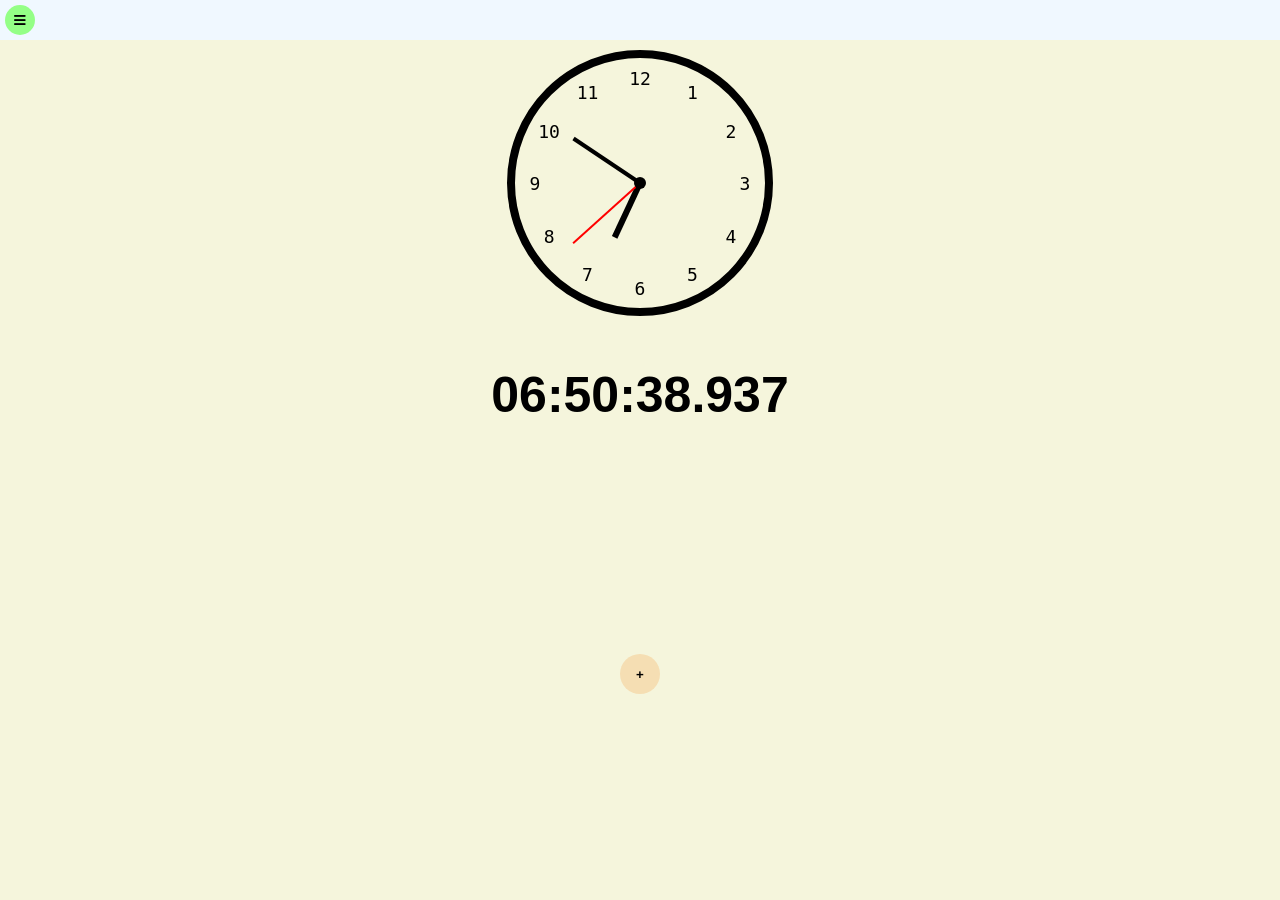
==== Daily life tools (combined)/index.html @ aacc6b59 "Add files via upload" ====
<!DOCTYPE html>
<html lang="en">
<head>
    <link rel="icon" href="/favicon.ico">
    <link rel="stylesheet" href="https://cdnjs.cloudflare.com/ajax/libs/font-awesome/6.5.0/css/all.min.css">
    <link rel="stylesheet" href="style.css">
    <meta charset="UTF-8">
    <meta name="viewport" content="width=device-width, initial-scale=1.0">
    <title>Dashboard</title>
</head>
<body>
    <div id="nav-container">
        <div id="up-nav"><button id="nav-button"><i class="fa-solid fa-bars"></i></button></div>
        <div id="menu-menu">
            <ul>
                <li><a href="index.html">Dashboard</a></li>
                <li><a href="#">To Do</a></li>
                <li><a href="#">Notes</a></li>
                <li><a href="stopwatch.html">Stopwatch</a></li>
                <li><a href="timer.html">Timer</a></li>
            </ul>
        </div>
    </div>
<div class="clock">
    <div class="numbers"></div>

    <div class="hand hour" id="hour"></div>
    <div class="hand min" id="min"></div>
    <div class="hand sec" id="sec"></div>

    <div class="center"></div>
</div>
<h3 id="time"></h3>
    <div id="bookmarks">
        <button class="addBookmark"><b>+</b></button>
        <dialog class="addBookmarkDialog">
            <h3 class="inputName">Name</h3>
            <input type="text" class="addName">
            <h3 class="inputName">URL</h3>
            <input type="text" class="addUrl"> 
            <br>
            <button class="dialogInput ok">Ok</button>
            <button class="dialogInput back">Back</button>
        </dialog>
    </div>
    <script src="clock.js"></script>
    <script src="links.js"></script>
    <script src="navigation.js"></script>
</body>
</html>
---- Daily life tools (combined)/style.css ----
body{
    margin: 0;
    background-color: beige;
    font-family: 'Inter', sans-serif;   
}
#es{
    margin-top: 50px;
}
.dashboard-list{
    list-style-type: none;
    background-color: aliceblue;
    max-width: 600px;
}
.dashboard-list a{
    text-decoration: none;
    color: rgb(121, 118, 118);
    
}
#up-nav{
    height: 40px;
    width: 100%;
    background-color: aliceblue;
    position: fixed;
    top: 0;
}
#nav-button{
    margin: 5px;
    border: 0;
    background-color: rgb(148, 255, 134);
    padding: 3px 5px;
    height: 30px;
    width: 30px;
    border-radius: 50%;
    transition: .2s ease;
}
#nav-button:hover{
    background-color: rgb(69, 255, 45);
}
#nav-button:active{
    opacity: .5;
}
#menu-menu{
    text-align: center;
    background-color: rgb(94, 255, 161);
    width: 140px ;
    margin-left: 20px;
    margin-top: 50px;
    padding: 0;
    max-height: 0;
    font-size: 0;
    transition: .25s ease ;
    position: fixed;
    top: 0;
    border-radius: 12px;
}
#menu-menu li{
    list-style-type: none;
    margin-top: 5px;
}
#menu-menu a {
    display: block;
    text-decoration: none;
    color: rgba(0, 0, 0, 0.59);

}
#menu-menu.active{
    padding: 5px 10px;
    max-height: 350px;
    font-size: 19px;
}
#menu-menu li:hover{
    background-color: lime;
}
#menu-menu ul{
    margin: 0;
    padding: 0;
}
#timer-display{
    text-align: center;
    display: block;
    margin: 0 auto;
    border: 0;
    background-color: aliceblue;
    font-size: 40px;
    margin-top: 50px;
    height: 80px;
}
#main-control-buttons{
    text-align: center;
    margin-top: 30px;
    
}
#main-control-buttons button{
    text-align: center;
    margin-right:20px ;
    border: 0;
    width: 50px;
    height: 50px;
    border-radius: 50%;
    background-color: rgb(143, 255, 143);

}
#time-set-buttons{
    text-align: center;
    margin-top: 30px;
    margin: 0 auto;
    width: 510px;
}
#time-set-buttons button{
    margin-top: 20px;
    text-align: center;
    margin-right:20px ;
    border: 0;
    width: 60px;
    height: 60px;
    border-radius: 50%;
    background-color: rgb(143, 255, 143);
}

#buttons-container button{
    border: 2px solid #000;
    position: relative;
    overflow: hidden;
    cursor: pointer;
    background: transparent;
    transition: .2s ease;

}
#buttons-container button::before{
    content: "";
    position: absolute;
    top: 0;
    right: -100%;
    width: 100%;
    height: 100%;
    background: rgb(72, 197, 56);
    transition: .3s;
    z-index: -1;
}
#buttons-container button:hover::before{
    right: 0;
}
#buttons-container button:hover{
    color: rgb(255, 255, 255);
    transform: translateY(-5px);

}
#buttons-container button:active{
    transform: translateY(5px);
}
#display-input-time{
    border: 0;
    border-radius: 12px;
    background-color: antiquewhite;
}
#display-input-time button{
    border: 2px solid #000;
    position: relative;
    overflow: hidden;
    cursor: pointer;
    background: transparent;
    transition: .2s ease;
    display: block;
    margin: 0 auto;
    margin-top: 20px ;
    width: 50px;
    height: 50px;
    text-align: center;
    border-radius: 50%;
}
#display-input-time button::before{
    content: "";
    position: absolute;
    top: 0;
    right: -100%;
    width: 100%;
    height: 100%;
    background: rgb(98, 180, 87);
    transition: .3s;
    z-index: -1;
}
#display-input-time button:hover::before{
    animation: button-hover-effect 2s infinite;
}
#display-input-time button:hover{
    transform: translateY(-5px);
    animation: color-effect 2s infinite
}
@keyframes button-hover-effect 
{
    0%{right: -100%;}
    50%{right: 100%;}
    100%{right: -100%;}
}
@keyframes color-effect
{
    0%{color: black;}
    25%{color: white;}
    50%{color: black;}
    75%{color: white;}
    100%{color: black;}
}
#play-button{
    position: relative;
    display: block;
    margin: 0 auto;
    width: 50%;
    max-width: 500px;
    height: 50px;
    margin-top: 140px ;
    font-size: 20px;
    border-radius: 20px;
    border: 0;
    background: transparent;
    border: 2px solid black;
    text-align: center;
    overflow: hidden;
}
#play-button::before{ 
    content: '';
    position: absolute;
    width: 100%;
    height: 100%;
    right:  -100%;
    background: rgb(132, 248, 132);
    z-index: -1;
    transition: .3s;
    top: 0;
}
#play-button.active::before{
    animation: button-hover-effect 2s infinite;
}
#play-button.active{
    animation: color-effect 2s infinite;
}
#display{
    border: 0;
    text-align: center;
    margin: 0 auto;
    display: block;
    margin-top: 100px;
    height: 70px;
    width: 50%;
    max-width: 800px;
    font-size:30px ;
    border-radius: 20px;
}
#reset-button{
    display: block;
    margin:0 auto ;
    margin-top: 20px;
    height: 50px;
    width: 50%;
    max-width: 500px;
    border: 2px solid black;
    border-radius:20px;
    background: transparent;
    transition: .3s;
    font-size: 30px;
    overflow: hidden;
}
@keyframes rotation{
    0%{transform: rotate(0);}
    50%{transform: rotate(45deg);}
    100%{transform: rotate(0);}
}
@keyframes background-pulsing
{
    0%{background: rgb(235, 255, 213);}
    25%{background: transparent;}
    50%{background: rgb(193, 255, 135);}
    60%{background: transparent;}
    70%{background: rgb(104, 255, 124);}
    80%{background: transparent;}
    90%{background: rgb(0, 255, 34);}
    100%{background: transparent;}
}
@keyframes fontpulsing-scalepulsing 
{
    0%{font-size: 200%;}
    50%{font-size: 100%;
        transform: scale(1.3);
        background: rgb(116, 255, 116);}
    100%{font-size: 20px;
        transform: scale(1);}
}
#split{
    display: block;
    margin:0 auto ;
    margin-top: 20px;
    height: 50px;
    width: 50%;
    max-width: 500px;
    border: 2px solid black;
    border-radius:20px;
    background: transparent;
    transition: .3s;
    font-size: 20px;
    overflow: hidden;
}
#split-container{
    text-align: center;
    font-size: 20px;
    margin-top: 40px;
}

#bookmarks{
    margin-top: 200px;
    text-align: center;
    position: fixed;
    left: 50%;
    transform: translate(-50%, -50%);
}
.link{
    margin: 10px;
    text-decoration: none;
}
.linkImg{
    border-radius: 50%;
    border: 10px solid transparent;
}
.linkImg:hover{
    padding: 4px;
    border: 5px solid rgba(0, 0, 0, 0.097);
}
.clock {
  width: 250px;
  height: 250px;
  border: 8px solid black;
  border-radius: 50%;
  position: relative;
  margin: 50px auto;
}

.hand {
  position: absolute;
  left: 50%;
  bottom: 50%;
  transform-origin: bottom;
  transform: translateX(-50%) rotate(0deg);
}

.hour {
  width: 6px;
  height: 60px;
  background: black;
}

.min {
  width: 4px;
  height: 80px;
  background: black;
}

.sec {
  width: 2px;
  height: 90px;
  background: red;
}

.center {
  width: 12px;
  height: 12px;
  background: black;
  border-radius: 50%;
  position: absolute;
  top: 50%;
  left: 50%;
  transform: translate(-50%, -50%);
}
.numbers {
  position: absolute;
  width: 100%;
  height: 100%;
}
#time{
    text-align: center;
    font-size: 50px;
}

.addBookmark{
    display: block;
    margin: 40px auto;
    text-decoration: none;
    width: 40px;
    height: 40px;
    text-align: center;
    background: wheat;
    border-radius: 50%;
    transition: .2s ease;
    border: 0;
}
.addBookmark:hover{
    transform: scale(1.2);
}
.bookmarkAdder{
    background-color: wheat;
    border: 2px solid black;
}
.inputName{
    text-align: start;
    margin: 0;
    font-size: 15px;
    color: gray;
}
.dialogInput{
    margin: 10px;
    border: 2px solid black;
    background: transparent;
    width: 50px;
    height: 50px;
    text-align: center;
    border-radius: 50%;
    transition: .4s;
    user-select: none;
}
.addBookmarkDialog{
    background-color: wheat;
    user-select: none;
}
.dialogInput:hover{
    background: rgb(107, 247, 107);
    transform: rotate(360deg);
}
.dialogInput:active{
    transform: rotate(-360deg);
}
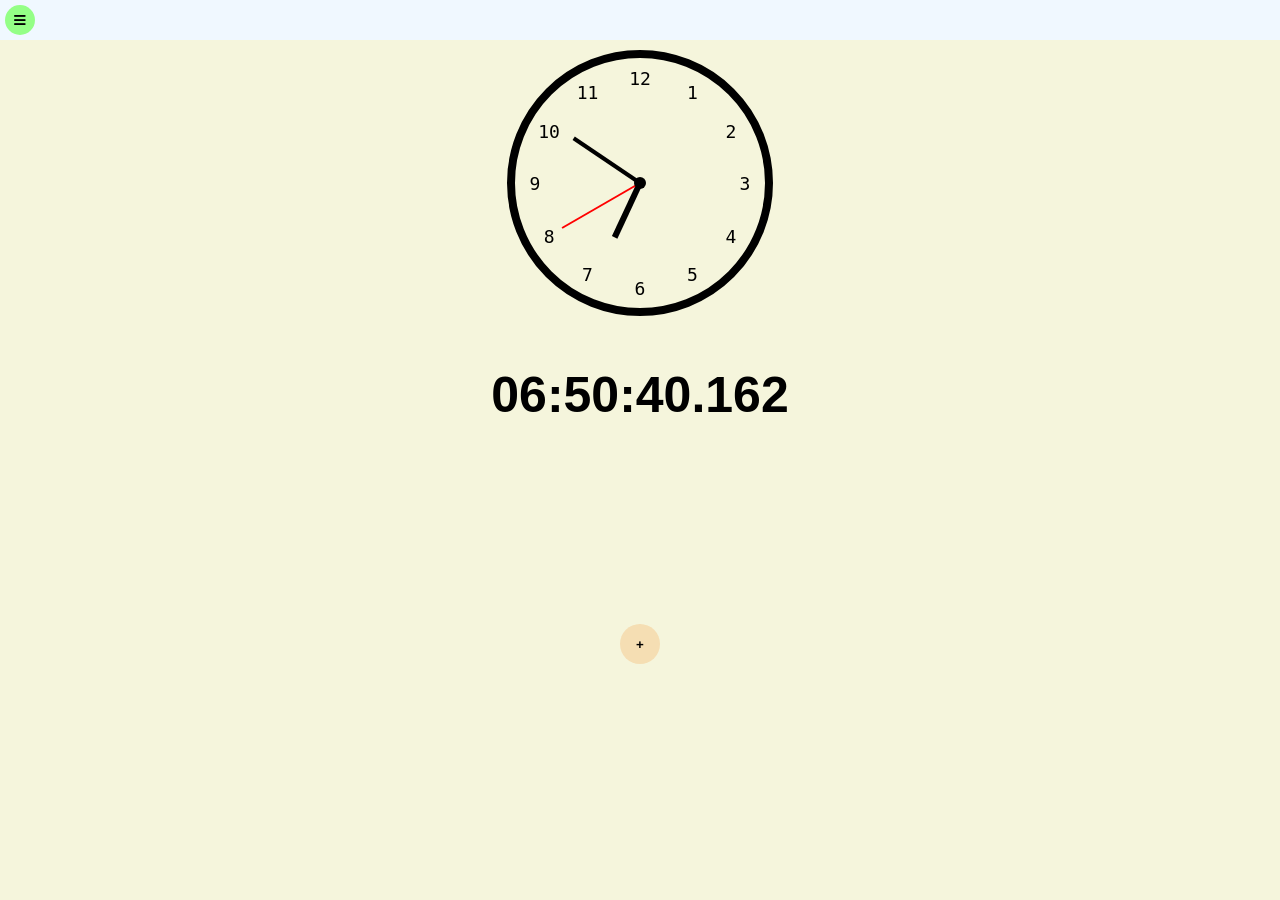
==== commit 5a50b071: "Add files via upload" ====
--- a/Daily life tools (combined)/index.html
+++ b/Daily life tools (combined)/index.html
@@ -9,18 +9,7 @@
     <title>Dashboard</title>
 </head>
 <body>
-    <div id="nav-container">
-        <div id="up-nav"><button id="nav-button"><i class="fa-solid fa-bars"></i></button></div>
-        <div id="menu-menu">
-            <ul>
-                <li><a href="index.html">Dashboard</a></li>
-                <li><a href="#">To Do</a></li>
-                <li><a href="#">Notes</a></li>
-                <li><a href="stopwatch.html">Stopwatch</a></li>
-                <li><a href="timer.html">Timer</a></li>
-            </ul>
-        </div>
-    </div>
+    <div id="nav-holder"></div>
 <div class="clock">
     <div class="numbers"></div>
 
@@ -31,17 +20,20 @@
     <div class="center"></div>
 </div>
 <h3 id="time"></h3>
-    <div id="bookmarks">
-        <button class="addBookmark"><b>+</b></button>
-        <dialog class="addBookmarkDialog">
-            <h3 class="inputName">Name</h3>
-            <input type="text" class="addName">
-            <h3 class="inputName">URL</h3>
-            <input type="text" class="addUrl"> 
-            <br>
-            <button class="dialogInput ok">Ok</button>
-            <button class="dialogInput back">Back</button>
-        </dialog>
+    <div class="bookmarkscontainer">
+        <div id="bookmarks">
+            <button class="addBookmark"><b>+</b></button>
+            <dialog class="addBookmarkDialog">
+                <h3 class="inputName">Name</h3>
+                <input type="text" class="addName">
+                <h3 class="inputName">URL</h3>
+                <input type="text" class="addUrl"> 
+                <br>
+                <button class="dialogInput ok">Ok</button>
+                <button class="dialogInput back">Back</button>
+            </dialog>
+        </div>
+
     </div>
     <script src="clock.js"></script>
     <script src="links.js"></script>
--- a/Daily life tools (combined)/style.css
+++ b/Daily life tools (combined)/style.css
@@ -1,7 +1,11 @@
 body{
     margin: 0;
+    left: 0;
     background-color: beige;
     font-family: 'Inter', sans-serif;   
+}
+body.no-scroll{
+    overflow: hidden;
 }
 #es{
     margin-top: 50px;
@@ -22,6 +26,7 @@
     background-color: aliceblue;
     position: fixed;
     top: 0;
+    z-index: 1;
 }
 #nav-button{
     margin: 5px;
@@ -52,6 +57,7 @@
     position: fixed;
     top: 0;
     border-radius: 12px;
+    z-index: 1000;
 }
 #menu-menu li{
     list-style-type: none;
@@ -307,9 +313,9 @@
 #bookmarks{
     margin-top: 200px;
     text-align: center;
-    position: fixed;
-    left: 50%;
-    transform: translate(-50%, -50%);
+    width: fit-content;
+    margin-left: auto;
+    margin-right: auto;
 }
 .link{
     margin: 10px;
@@ -425,3 +431,106 @@
 .dialogInput:active{
     transform: rotate(-360deg);
 }
+.NoteTakerDialog{
+    background: rgb(235, 255, 198);
+    padding:10px ;
+    height: fit-content;
+    width: 300px;
+    text-align: center;
+    border: 5px solid black;
+    z-index: 1;
+    position: fixed;
+    inset: 0;
+    overflow-y: auto;
+    margin: 100px auto;
+    border-radius: 30px;
+    display: none;
+}
+.addNoteButton{
+    margin: 150px auto;
+    display: block;
+    text-align: center;
+    border: 0;
+    padding: 5px 10px;
+    background: rgb(255, 62, 255);
+    font-size: 20px;
+    font-family: system-ui, -apple-system, BlinkMacSystemFont, 'Segoe UI', Roboto, Oxygen, Ubuntu, Cantarell, 'Open Sans', 'Helvetica Neue', sans-serif;
+    border-radius: 12px;
+    transition: 0.2s;
+}
+@media (hover: hover){
+.addNoteButton:hover{
+    transform: rotate(5deg) scale(1.3);
+}}
+.addNoteButton:active{
+    transform: rotate(-5deg);
+}
+.NoteTakerInput{
+    height: 200px;
+    resize: none;
+    border: 0;
+    border-radius: 12px;
+    padding: 15px ;
+    overflow-y: scroll;
+    scrollbar-width: none;
+}
+.NoteTakerInput::-webkit-scrollbar{
+    display: none;
+}
+.NoteTakerbutton{
+    margin: 10px auto;
+    display: block;
+    text-align: center;
+    border: 2px solid black;
+    padding: 5px 10px;
+    background: transparent;
+    font-size: 20px;
+    font-family: system-ui, -apple-system, BlinkMacSystemFont, 'Segoe UI', Roboto, Oxygen, Ubuntu, Cantarell, 'Open Sans', 'Helvetica Neue', sans-serif;
+    border-radius: 12px;
+    transition: 0.2s;
+}
+.NoteTakerDialog.active{
+    display: block;
+}
+.NoteTakerName{
+    margin-bottom: 10px;
+    border: 0;
+    padding: 10px;
+    border-radius: 12px;
+}
+.note{
+    background: rgb(255, 200, 255);
+    padding: 15px;
+    display: block;
+    margin: 20px auto;
+    border-radius: 12px;
+    max-width: 400px;
+    border: 2px solid black;
+    height: fit-content;
+
+}
+
+.nameSection textarea, .noteSection textarea{
+    width: 90%;
+    background: rgb(255, 255, 255);
+    padding: 12px;
+    margin: 0;
+    border-radius: 12px;
+    resize: none;
+    max-height: fit-content;
+}
+.nameSection textarea{
+    font-size: 20px;
+}
+.nameSection::-webkit-scrollbar{
+    display: none;
+}
+.noteSection textarea{
+    font-size: 15px;
+    scrollbar-width: none;
+}
+.noteTitle{
+    margin: 20px 0 5px 0;
+    font-size: 18px;
+    color: rgb(117, 117, 117);
+}
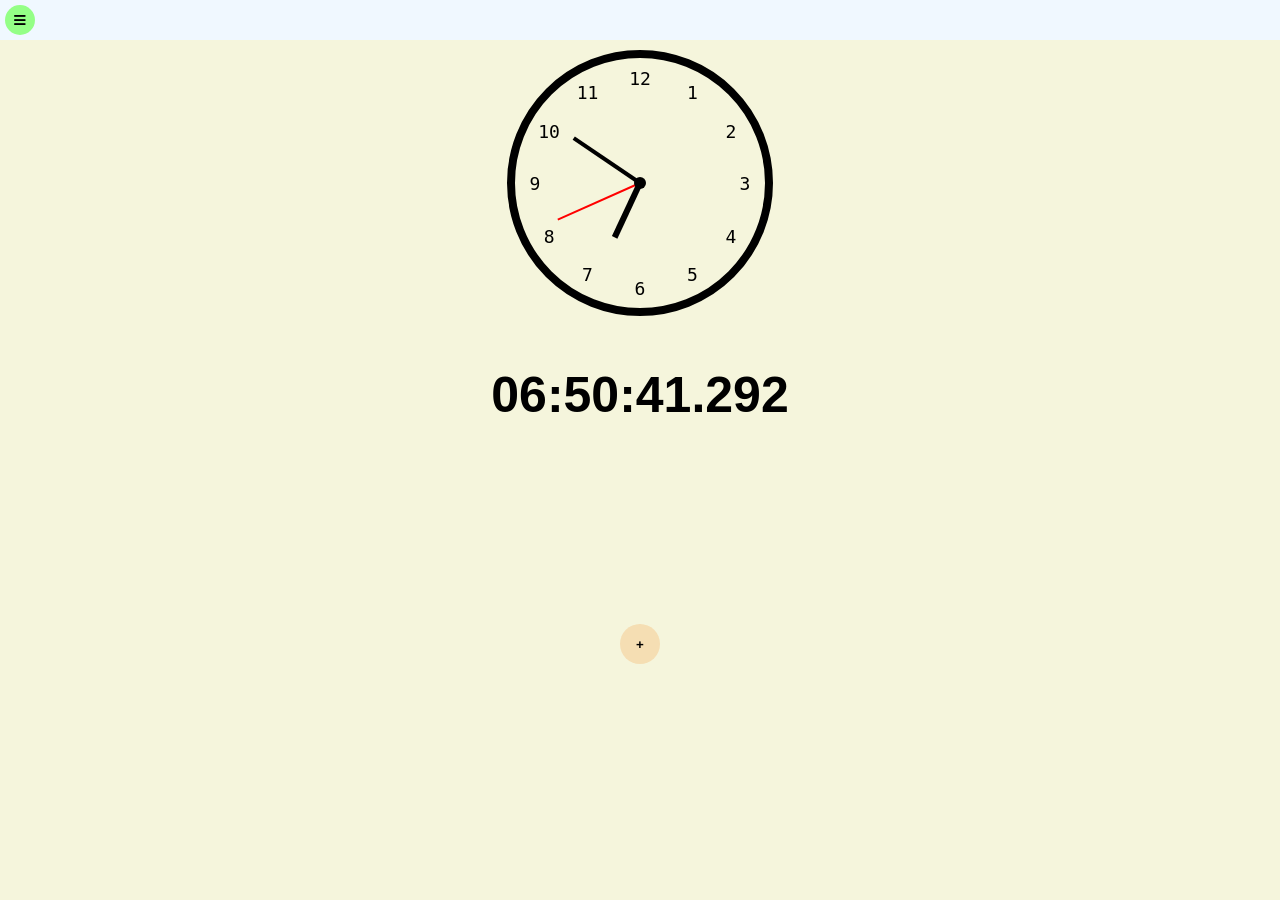
==== commit 42edceb7: "Add files via upload" ====
--- a/Daily life tools (combined)/index.html
+++ b/Daily life tools (combined)/index.html
@@ -34,6 +34,12 @@
             </dialog>
         </div>
 
+
+    </div>
+    <div class="overlay"></div>
+    <div class="BookmarksMenu">
+        <button class="Bookmarkedit">Edit bookamrk</button>
+        <button class="Bookmarkdelete">Delete bookmark</button>
     </div>
     <script src="clock.js"></script>
     <script src="links.js"></script>
--- a/Daily life tools (combined)/style.css
+++ b/Daily life tools (combined)/style.css
@@ -321,13 +321,41 @@
     margin: 10px;
     text-decoration: none;
 }
+.overlay{
+    position: fixed;
+    inset: 0;
+    background: rgba(0,0,0,0.2);
+    display: none;
+    z-index: 3999;
+}
+.overlay.active{
+    display: block;
+}
 .linkImg{
     border-radius: 50%;
     border: 10px solid transparent;
-}
-.linkImg:hover{
     padding: 4px;
-    border: 5px solid rgba(0, 0, 0, 0.097);
+    position: relative;
+    transition: 0.3s;
+    z-index: 1;
+}
+.BookmarkMenu{
+    transform: translate(-100%, 10%);
+    text-align: center;
+    position: absolute;
+    border: 0;
+    background: transparent;
+    width: 30px;
+    height: 30px;
+    border-radius: 50%;
+    border: 5px solid transparent;
+    transition: 0.3s;
+    z-index: 2;
+}
+
+.BookmarkMenu:hover{
+    background: wheat;
+    border: 5px solid rgba(128, 128, 128, 0.486);
 }
 .clock {
   width: 250px;
@@ -511,26 +539,74 @@
 }
 
 .nameSection textarea, .noteSection textarea{
+    
     width: 90%;
     background: rgb(255, 255, 255);
     padding: 12px;
     margin: 0;
     border-radius: 12px;
     resize: none;
-    max-height: fit-content;
+    height: fit-content;
 }
 .nameSection textarea{
     font-size: 20px;
 }
-.nameSection::-webkit-scrollbar{
-    display: none;
-}
+
+
 .noteSection textarea{
     font-size: 15px;
-    scrollbar-width: none;
 }
 .noteTitle{
     margin: 20px 0 5px 0;
     font-size: 18px;
     color: rgb(117, 117, 117);
+}
+textarea, input{
+    scrollbar-width: none;
+    outline: none;
+}
+textarea::-webkit-scrollbar{
+    display: none;
+}
+.note button{
+    border: 0;
+    background: rgb(200, 189, 221);
+    text-align: center;
+    display: block;
+    margin: 10px auto;
+    padding: 4px;
+    border-radius: 5px;
+    transition: 0.3s;
+
+}
+.note button:hover{
+    transform: translateY(-10%);
+}
+.note button:active{
+    transform: translateY(0);
+}
+.BookmarksMenu{
+    background: rgb(235, 255, 198);
+    padding:10px ;
+    height: fit-content;
+    width: 150px;
+    text-align: center;
+    border: 5px solid black;
+    z-index: 4000;
+    position: fixed;
+    inset: 0;
+    overflow-y: auto;
+    margin: 400px auto;
+    border-radius: 30px;
+    display: none;
+}
+.BookmarksMenu button{
+    display: block;
+    margin: 10px auto;
+    border: 0;
+    background: rgb(209, 166, 252);
+    border-radius: 5px;
+}
+.BookmarksMenu.active{
+    display: block;
 }
